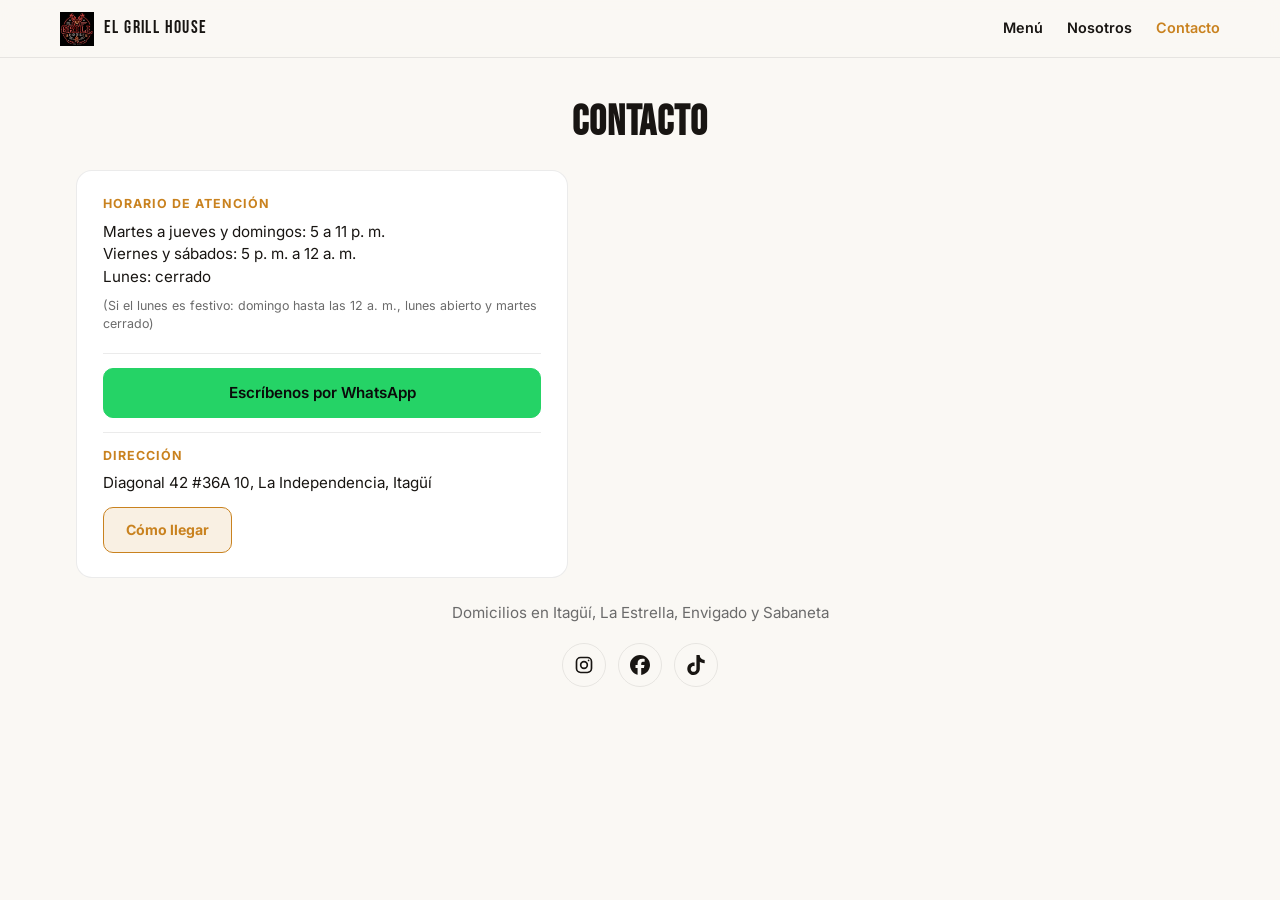
==== contacto/index.html @ a08e8072 "Texto de domicilios: se quita la palabra solo Co-Authored-By: Claude Opus 5.5 <noreply@anthropic.com" ====
<!DOCTYPE html>
<html lang="es">
<head>
<meta charset="UTF-8">
<meta name="viewport" content="width=device-width, initial-scale=1.0, viewport-fit=cover">
<base href="/">
<title>Contacto | El Grill House</title>
<meta name="description" content="Contacto, horarios y dirección de El Grill House en La Independencia, Itagüí. Escríbenos por WhatsApp.">
<link rel="canonical" href="https://www.elgrillhouse.com/contacto/">
<link rel="icon" href="assets/logo.png">
<link rel="preconnect" href="https://fonts.googleapis.com">
<link href="https://fonts.googleapis.com/css2?family=Bebas+Neue&family=Inter:wght@400;500;600;700&display=swap" rel="stylesheet">
<link rel="stylesheet" href="css/styles.css">
</head>
<body class="modo-web pagina-contacto">

<header class="topbar">
  <a href="/" class="topbar-home" aria-label="El Grill House, ir al inicio">
    <img src="assets/logo.png" alt="" class="topbar-logo">
    <span class="topbar-title">EL GRILL HOUSE</span>
  </a>
  <nav class="topbar-nav" aria-label="Principal">
    <a href="/#carta">Menú</a>
    <a href="/quienes-somos/">Nosotros</a>
    <a href="/contacto/" aria-current="page">Contacto</a>
  </nav>
</header>

<main>
<section class="visitanos" id="visitanos">
  <h1>Contacto</h1>
  <div class="visit-grid">
    <div class="visit-info">
      <div class="visit-bloque">
        <h3>Horario de atención</h3>
        <p class="horarios-linea">Martes a jueves y domingos: 5 a 11&nbsp;p.&nbsp;m.<br>Viernes y sábados: 5&nbsp;p.&nbsp;m. a 12&nbsp;a.&nbsp;m.<br>Lunes: cerrado</p>
        <p class="horarios-festivo">(Si el lunes es festivo: domingo hasta las&nbsp;12&nbsp;a.&nbsp;m., lunes abierto y martes cerrado)</p>
      </div>
      <div class="visit-bloque">
        <a class="visit-btn visit-btn-wa visit-btn-full" id="wa-info" href="https://wa.me/573113195427" target="_blank" rel="noopener">Escríbenos por WhatsApp</a>
      </div>
      <div class="visit-bloque">
        <h3>Dirección</h3>
        <p>Diagonal 42 #36A 10, La Independencia, Itagüí</p>
        <a class="visit-btn visit-btn-ruta" href="https://www.google.com.co/maps/place/El+Grill+House/@6.16637,-75.616084,17z/data=!4m15!1m8!3m7!1s0x8e46833b61020721:0xf4124dfbcc72fc1e!2sEl+Grill+House!8m2!3d6.1664612!4d-75.6171581!10e5!16s%2Fg%2F11zxzwys0v!3m5!1s0x8e46833b61020721:0xf4124dfbcc72fc1e!8m2!3d6.1664612!4d-75.6171581!16s%2Fg%2F11zxzwys0v?entry=ttu&g_ep=EgoyMDI2MTAyMC4wIKXMDSoASAFQAw%3D%3D" target="_blank" rel="noopener">Cómo llegar</a>
      </div>
    </div>
    <div class="visit-mapa">
      <iframe title="Mapa de El Grill House" loading="lazy" referrerpolicy="no-referrer-when-downgrade"
        src="https://www.google.com/maps?q=6.1664612,-75.6171581&amp;z=17&amp;output=embed"></iframe>
    </div>
    <p class="visit-domicilios">Domicilios en Itagüí, La Estrella, Envigado y Sabaneta</p>
    <div class="redes redes-centro">
      <a class="red-btn" href="https://www.instagram.com/elgrillhouse/" target="_blank" rel="noopener" aria-label="Instagram"><svg viewBox="0 0 24 24" width="20" height="20" fill="none" stroke="currentColor" stroke-width="2" stroke-linecap="round" stroke-linejoin="round" aria-hidden="true"><rect x="3" y="3" width="18" height="18" rx="5"/><circle cx="12" cy="12" r="4"/><circle cx="17.5" cy="6.5" r="1" fill="currentColor" stroke="none"/></svg></a>
      <span class="red-btn" role="img" aria-label="Facebook"><svg viewBox="0 0 24 24" width="20" height="20" fill="currentColor" aria-hidden="true"><path d="M9.101 23.691v-7.98H6.627v-3.667h2.474v-1.58c0-4.085 1.848-5.978 5.858-5.978.401 0 .955.042 1.468.103a8.68 8.68 0 0 1 1.141.195v3.325a8.623 8.623 0 0 0-.653-.036 26.805 26.805 0 0 0-.733-.009c-.707 0-1.259.096-1.675.309a1.686 1.686 0 0 0-.679.622c-.258.42-.374.995-.374 1.752v1.297h3.919l-.386 2.103-.287 1.564h-3.246v8.245C19.396 23.238 24 18.179 24 12.044c0-6.627-5.373-12-12-12s-12 5.373-12 12c0 5.628 3.874 10.35 9.101 11.647Z"/></svg></span>
      <a class="red-btn" href="https://www.tiktok.com/@el.grill.house" target="_blank" rel="noopener" aria-label="TikTok"><svg viewBox="0 0 24 24" width="20" height="20" fill="currentColor" aria-hidden="true"><path d="M12.525.02c1.31-.02 2.61-.01 3.91-.02.08 1.53.63 3.09 1.75 4.17 1.12 1.11 2.7 1.62 4.24 1.79v4.03c-1.44-.05-2.89-.35-4.2-.97-.57-.26-1.1-.59-1.62-.93-.01 2.92.01 5.84-.02 8.75-.08 1.4-.54 2.79-1.35 3.94-1.31 1.92-3.58 3.17-5.91 3.21-1.43.08-2.86-.31-4.08-1.03-2.02-1.19-3.44-3.37-3.65-5.71-.02-.5-.03-1-.01-1.49.18-1.9 1.12-3.72 2.58-4.96 1.66-1.44 3.98-2.13 6.15-1.72.02 1.48-.04 2.96-.04 4.44-.99-.32-2.15-.23-3.02.37-.63.41-1.11 1.04-1.36 1.75-.21.51-.15 1.07-.14 1.61.24 1.64 1.82 3.02 3.5 2.87 1.12-.01 2.19-.66 2.77-1.61.19-.33.4-.67.41-1.06.1-1.79.06-3.57.07-5.36.01-4.03-.01-8.05.02-12.07z"/></svg></a>
    </div>
  </div>
</section>
</main>

<script>
(function(){var w=document.getElementById("wa-info");
if(w){var f=function(){var h=new Date().getHours(),g=h>=5&&h<12?"buenos días":h>=12&&h<18?"buenas tardes":"buenas noches";
w.href="https://wa.me/573113195427?text="+encodeURIComponent("Hola, "+g+". ¿Me podrían dar más información, por favor?");};
f();w.addEventListener("click",f);w.addEventListener("touchstart",f,{passive:true});}})();
</script>

</body>
</html>
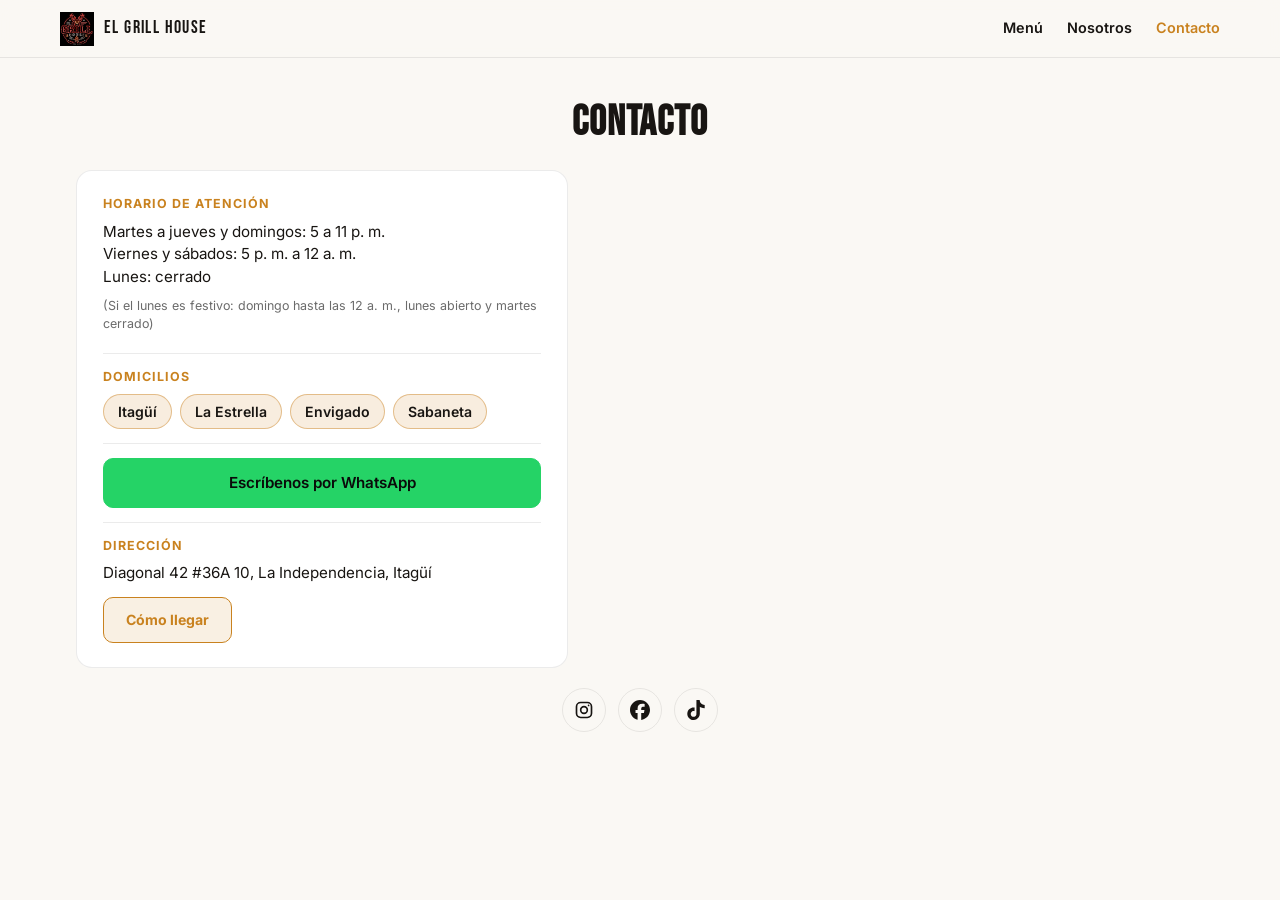
==== commit f11a1536: "Contacto: bloque Domicilios con municipios resaltados Co-Authored-By: Claude Opus 5.5 <noreply@anthr" ====
--- a/contacto/index.html
+++ b/contacto/index.html
@@ -37,6 +37,12 @@
         <p class="horarios-festivo">(Si el lunes es festivo: domingo hasta las&nbsp;12&nbsp;a.&nbsp;m., lunes abierto y martes cerrado)</p>
       </div>
       <div class="visit-bloque">
+        <h3>Domicilios</h3>
+        <ul class="zonas-domicilio">
+          <li>Itagüí</li><li>La Estrella</li><li>Envigado</li><li>Sabaneta</li>
+        </ul>
+      </div>
+      <div class="visit-bloque">
         <a class="visit-btn visit-btn-wa visit-btn-full" id="wa-info" href="https://wa.me/573113195427" target="_blank" rel="noopener">Escríbenos por WhatsApp</a>
       </div>
       <div class="visit-bloque">
@@ -49,7 +55,6 @@
       <iframe title="Mapa de El Grill House" loading="lazy" referrerpolicy="no-referrer-when-downgrade"
         src="https://www.google.com/maps?q=6.1664612,-75.6171581&amp;z=17&amp;output=embed"></iframe>
     </div>
-    <p class="visit-domicilios">Domicilios en Itagüí, La Estrella, Envigado y Sabaneta</p>
     <div class="redes redes-centro">
       <a class="red-btn" href="https://www.instagram.com/elgrillhouse/" target="_blank" rel="noopener" aria-label="Instagram"><svg viewBox="0 0 24 24" width="20" height="20" fill="none" stroke="currentColor" stroke-width="2" stroke-linecap="round" stroke-linejoin="round" aria-hidden="true"><rect x="3" y="3" width="18" height="18" rx="5"/><circle cx="12" cy="12" r="4"/><circle cx="17.5" cy="6.5" r="1" fill="currentColor" stroke="none"/></svg></a>
       <span class="red-btn" role="img" aria-label="Facebook"><svg viewBox="0 0 24 24" width="20" height="20" fill="currentColor" aria-hidden="true"><path d="M9.101 23.691v-7.98H6.627v-3.667h2.474v-1.58c0-4.085 1.848-5.978 5.858-5.978.401 0 .955.042 1.468.103a8.68 8.68 0 0 1 1.141.195v3.325a8.623 8.623 0 0 0-.653-.036 26.805 26.805 0 0 0-.733-.009c-.707 0-1.259.096-1.675.309a1.686 1.686 0 0 0-.679.622c-.258.42-.374.995-.374 1.752v1.297h3.919l-.386 2.103-.287 1.564h-3.246v8.245C19.396 23.238 24 18.179 24 12.044c0-6.627-5.373-12-12-12s-12 5.373-12 12c0 5.628 3.874 10.35 9.101 11.647Z"/></svg></span>
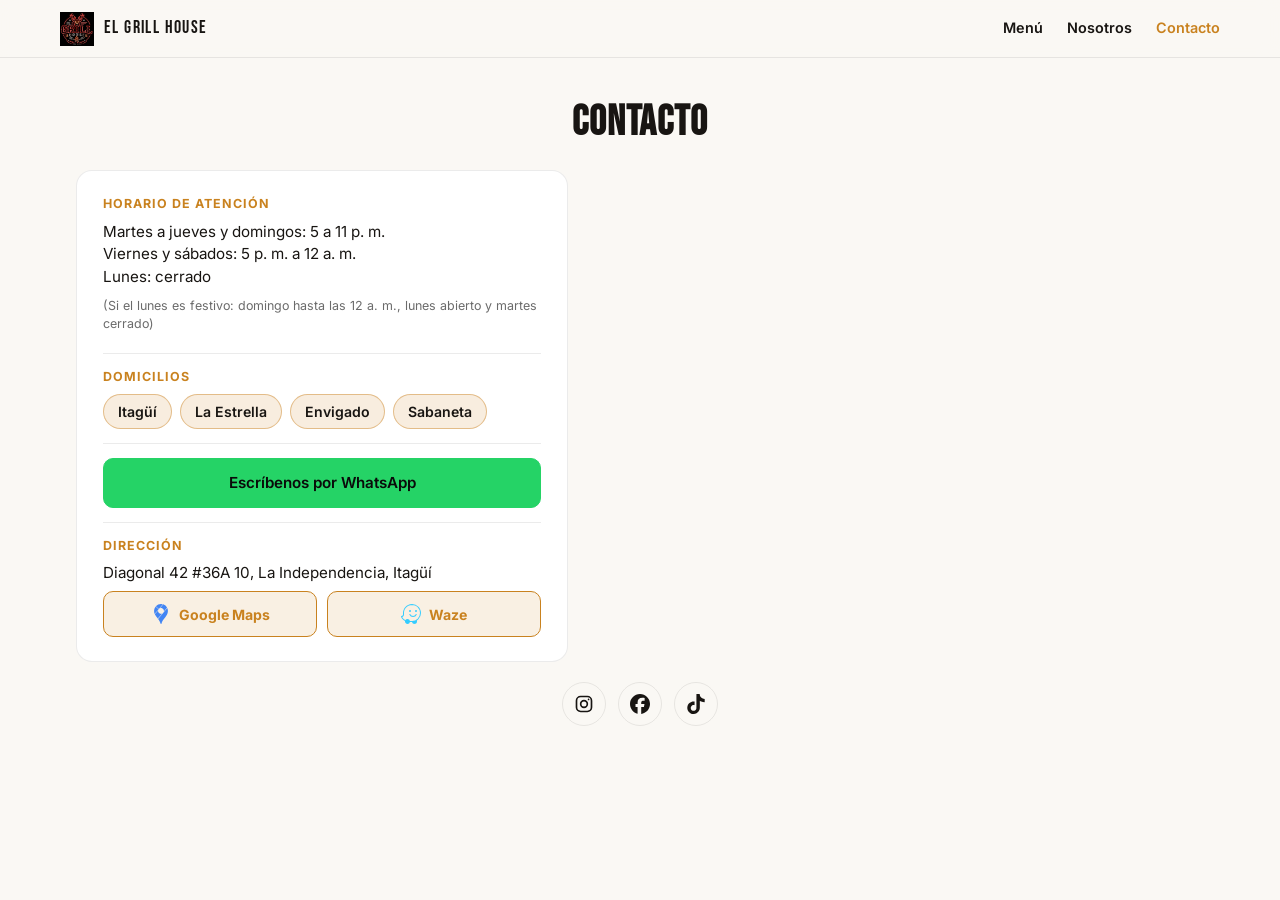
==== commit 9763a685: "Contacto: botones de Google Maps y Waze Co-Authored-By: Claude Opus 5.5 <noreply@anthropic.com>  Cla" ====
--- a/contacto/index.html
+++ b/contacto/index.html
@@ -48,7 +48,10 @@
       <div class="visit-bloque">
         <h3>Dirección</h3>
         <p>Diagonal 42 #36A 10, La Independencia, Itagüí</p>
-        <a class="visit-btn visit-btn-ruta" href="https://www.google.com.co/maps/place/El+Grill+House/@6.16637,-75.616084,17z/data=!4m15!1m8!3m7!1s0x8e46833b61020721:0xf4124dfbcc72fc1e!2sEl+Grill+House!8m2!3d6.1664612!4d-75.6171581!10e5!16s%2Fg%2F11zxzwys0v!3m5!1s0x8e46833b61020721:0xf4124dfbcc72fc1e!8m2!3d6.1664612!4d-75.6171581!16s%2Fg%2F11zxzwys0v?entry=ttu&g_ep=EgoyMDI2MTAyMC4wIKXMDSoASAFQAw%3D%3D" target="_blank" rel="noopener">Cómo llegar</a>
+        <div class="ruta-botones">
+          <a class="visit-btn visit-btn-ruta" href="https://www.google.com.co/maps/place/El+Grill+House/@6.16637,-75.616084,17z/data=!4m15!1m8!3m7!1s0x8e46833b61020721:0xf4124dfbcc72fc1e!2sEl+Grill+House!8m2!3d6.1664612!4d-75.6171581!10e5!16s%2Fg%2F11zxzwys0v!3m5!1s0x8e46833b61020721:0xf4124dfbcc72fc1e!8m2!3d6.1664612!4d-75.6171581!16s%2Fg%2F11zxzwys0v?entry=ttu&g_ep=EgoyMDI2MTAyMC4wIKXMDSoASAFQAw%3D%3D" target="_blank" rel="noopener"><svg viewBox="0 0 24 24" width="20" height="20" fill="#4285F4" aria-hidden="true"><path d="M19.527 4.799c1.212 2.608.937 5.678-.405 8.173-1.101 2.047-2.744 3.74-4.098 5.614-.619.858-1.244 1.75-1.669 2.727-.141.325-.263.658-.383.992-.121.333-.224.673-.34 1.008-.109.314-.236.684-.627.687h-.007c-.466-.001-.579-.53-.695-.887-.284-.874-.581-1.713-1.019-2.525-.51-.944-1.145-1.817-1.79-2.671L19.527 4.799zM8.545 7.705l-3.959 4.707c.724 1.54 1.821 2.863 2.871 4.18.247.31.494.622.737.936l4.984-5.925-.029.01c-1.741.601-3.691-.291-4.392-1.987a3.377 3.377 0 0 1-.209-.716c-.063-.437-.077-.761-.004-1.198l.001-.007zM5.492 3.149l-.003.004c-1.947 2.466-2.281 5.88-1.117 8.77l4.785-5.689-.058-.05-3.607-3.035zM14.661.436l-3.838 4.563a.295.295 0 0 1 .027-.01c1.6-.551 3.403.15 4.22 1.626.176.319.323.683.377 1.045.068.446.085.773.012 1.22l-.003.016 3.836-4.561A8.382 8.382 0 0 0 14.67.439l-.009-.003zM9.466 5.868L14.162.285l-.047-.012A8.31 8.31 0 0 0 11.986 0a8.439 8.439 0 0 0-6.169 2.766l-.016.018 3.665 3.084z"/></svg>Google Maps</a>
+          <a class="visit-btn visit-btn-ruta" href="https://waze.com/ul?ll=6.1664612,-75.6171581&amp;navigate=yes" target="_blank" rel="noopener"><svg viewBox="0 0 24 24" width="20" height="20" fill="#33CCFF" aria-hidden="true"><path d="M13.218 0C9.915 0 6.835 1.49 4.723 4.148c-1.515 1.913-2.31 4.272-2.31 6.706v1.739c0 .894-.62 1.738-1.862 1.813-.298.025-.547.224-.547.522-.05.82.82 2.31 2.012 3.502.82.844 1.788 1.515 2.832 2.036a3 3 0 0 0 2.955 3.528 2.966 2.966 0 0 0 2.931-2.385h2.509c.323 1.689 2.086 2.856 3.974 2.21 1.64-.546 2.36-2.409 1.763-3.924a12.84 12.84 0 0 0 1.838-1.465 10.73 10.73 0 0 0 3.18-7.65c0-2.882-1.118-5.589-3.155-7.625A10.899 10.899 0 0 0 13.218 0zm0 1.217c2.558 0 4.967.994 6.78 2.807a9.525 9.525 0 0 1 2.807 6.78A9.526 9.526 0 0 1 20 17.585a9.647 9.647 0 0 1-6.78 2.807h-2.46a3.008 3.008 0 0 0-2.93-2.41 3.03 3.03 0 0 0-2.534 1.367v.024a8.945 8.945 0 0 1-2.41-1.788c-.844-.844-1.316-1.614-1.515-2.11a2.858 2.858 0 0 0 1.441-.846 2.959 2.959 0 0 0 .795-2.036v-1.789c0-2.11.696-4.197 2.012-5.861 1.863-2.385 4.62-3.726 7.6-3.726zm-2.41 5.986a1.192 1.192 0 0 0-1.191 1.192 1.192 1.192 0 0 0 1.192 1.193A1.192 1.192 0 0 0 12 8.395a1.192 1.192 0 0 0-1.192-1.192zm7.204 0a1.192 1.192 0 0 0-1.192 1.192 1.192 1.192 0 0 0 1.192 1.193 1.192 1.192 0 0 0 1.192-1.193 1.192 1.192 0 0 0-1.192-1.192zm-7.377 4.769a.596.596 0 0 0-.546.845 4.813 4.813 0 0 0 4.346 2.757 4.77 4.77 0 0 0 4.347-2.757.596.596 0 0 0-.547-.845h-.025a.561.561 0 0 0-.521.348 3.59 3.59 0 0 1-3.254 2.061 3.591 3.591 0 0 1-3.254-2.061.64.64 0 0 0-.546-.348z"/></svg>Waze</a>
+        </div>
       </div>
     </div>
     <div class="visit-mapa">
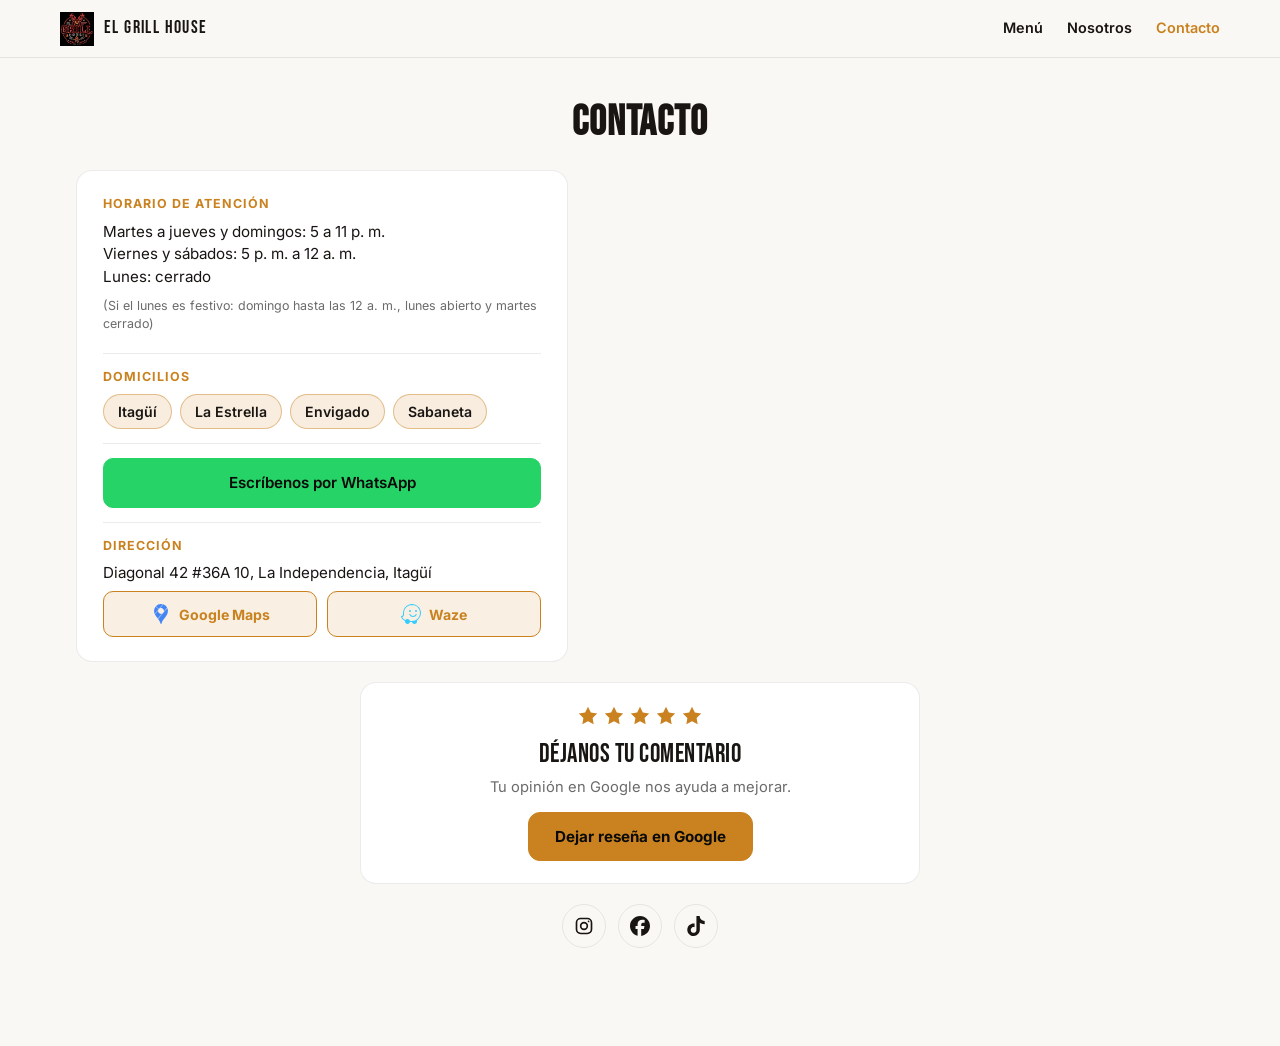
==== commit ef17f45c: "Contacto: invitación a dejar una reseña en Google Co-Authored-By: Claude Sonnet 5.5 <noreply@anthrop" ====
--- a/contacto/index.html
+++ b/contacto/index.html
@@ -50,7 +50,7 @@
         <p>Diagonal 42 #36A 10, La Independencia, Itagüí</p>
         <div class="ruta-botones">
           <a class="visit-btn visit-btn-ruta" href="https://www.google.com.co/maps/place/El+Grill+House/@6.16637,-75.616084,17z/data=!4m15!1m8!3m7!1s0x8e46833b61020721:0xf4124dfbcc72fc1e!2sEl+Grill+House!8m2!3d6.1664612!4d-75.6171581!10e5!16s%2Fg%2F11zxzwys0v!3m5!1s0x8e46833b61020721:0xf4124dfbcc72fc1e!8m2!3d6.1664612!4d-75.6171581!16s%2Fg%2F11zxzwys0v?entry=ttu&g_ep=EgoyMDI2MTAyMC4wIKXMDSoASAFQAw%3D%3D" target="_blank" rel="noopener"><svg viewBox="0 0 24 24" width="20" height="20" fill="#4285F4" aria-hidden="true"><path d="M19.527 4.799c1.212 2.608.937 5.678-.405 8.173-1.101 2.047-2.744 3.74-4.098 5.614-.619.858-1.244 1.75-1.669 2.727-.141.325-.263.658-.383.992-.121.333-.224.673-.34 1.008-.109.314-.236.684-.627.687h-.007c-.466-.001-.579-.53-.695-.887-.284-.874-.581-1.713-1.019-2.525-.51-.944-1.145-1.817-1.79-2.671L19.527 4.799zM8.545 7.705l-3.959 4.707c.724 1.54 1.821 2.863 2.871 4.18.247.31.494.622.737.936l4.984-5.925-.029.01c-1.741.601-3.691-.291-4.392-1.987a3.377 3.377 0 0 1-.209-.716c-.063-.437-.077-.761-.004-1.198l.001-.007zM5.492 3.149l-.003.004c-1.947 2.466-2.281 5.88-1.117 8.77l4.785-5.689-.058-.05-3.607-3.035zM14.661.436l-3.838 4.563a.295.295 0 0 1 .027-.01c1.6-.551 3.403.15 4.22 1.626.176.319.323.683.377 1.045.068.446.085.773.012 1.22l-.003.016 3.836-4.561A8.382 8.382 0 0 0 14.67.439l-.009-.003zM9.466 5.868L14.162.285l-.047-.012A8.31 8.31 0 0 0 11.986 0a8.439 8.439 0 0 0-6.169 2.766l-.016.018 3.665 3.084z"/></svg>Google Maps</a>
-          <a class="visit-btn visit-btn-ruta" href="https://waze.com/ul?ll=6.1664612,-75.6171581&amp;navigate=yes" target="_blank" rel="noopener"><svg viewBox="0 0 24 24" width="20" height="20" fill="#33CCFF" aria-hidden="true"><path d="M13.218 0C9.915 0 6.835 1.49 4.723 4.148c-1.515 1.913-2.31 4.272-2.31 6.706v1.739c0 .894-.62 1.738-1.862 1.813-.298.025-.547.224-.547.522-.05.82.82 2.31 2.012 3.502.82.844 1.788 1.515 2.832 2.036a3 3 0 0 0 2.955 3.528 2.966 2.966 0 0 0 2.931-2.385h2.509c.323 1.689 2.086 2.856 3.974 2.21 1.64-.546 2.36-2.409 1.763-3.924a12.84 12.84 0 0 0 1.838-1.465 10.73 10.73 0 0 0 3.18-7.65c0-2.882-1.118-5.589-3.155-7.625A10.899 10.899 0 0 0 13.218 0zm0 1.217c2.558 0 4.967.994 6.78 2.807a9.525 9.525 0 0 1 2.807 6.78A9.526 9.526 0 0 1 20 17.585a9.647 9.647 0 0 1-6.78 2.807h-2.46a3.008 3.008 0 0 0-2.93-2.41 3.03 3.03 0 0 0-2.534 1.367v.024a8.945 8.945 0 0 1-2.41-1.788c-.844-.844-1.316-1.614-1.515-2.11a2.858 2.858 0 0 0 1.441-.846 2.959 2.959 0 0 0 .795-2.036v-1.789c0-2.11.696-4.197 2.012-5.861 1.863-2.385 4.62-3.726 7.6-3.726zm-2.41 5.986a1.192 1.192 0 0 0-1.191 1.192 1.192 1.192 0 0 0 1.192 1.193A1.192 1.192 0 0 0 12 8.395a1.192 1.192 0 0 0-1.192-1.192zm7.204 0a1.192 1.192 0 0 0-1.192 1.192 1.192 1.192 0 0 0 1.192 1.193 1.192 1.192 0 0 0 1.192-1.193 1.192 1.192 0 0 0-1.192-1.192zm-7.377 4.769a.596.596 0 0 0-.546.845 4.813 4.813 0 0 0 4.346 2.757 4.77 4.77 0 0 0 4.347-2.757.596.596 0 0 0-.547-.845h-.025a.561.561 0 0 0-.521.348 3.59 3.59 0 0 1-3.254 2.061 3.591 3.591 0 0 1-3.254-2.061.64.64 0 0 0-.546-.348z"/></svg>Waze</a>
+          <a class="visit-btn visit-btn-ruta" href="https://waze.com/ul/hd345p69fk" target="_blank" rel="noopener"><svg viewBox="0 0 24 24" width="20" height="20" fill="#33CCFF" aria-hidden="true"><path d="M13.218 0C9.915 0 6.835 1.49 4.723 4.148c-1.515 1.913-2.31 4.272-2.31 6.706v1.739c0 .894-.62 1.738-1.862 1.813-.298.025-.547.224-.547.522-.05.82.82 2.31 2.012 3.502.82.844 1.788 1.515 2.832 2.036a3 3 0 0 0 2.955 3.528 2.966 2.966 0 0 0 2.931-2.385h2.509c.323 1.689 2.086 2.856 3.974 2.21 1.64-.546 2.36-2.409 1.763-3.924a12.84 12.84 0 0 0 1.838-1.465 10.73 10.73 0 0 0 3.18-7.65c0-2.882-1.118-5.589-3.155-7.625A10.899 10.899 0 0 0 13.218 0zm0 1.217c2.558 0 4.967.994 6.78 2.807a9.525 9.525 0 0 1 2.807 6.78A9.526 9.526 0 0 1 20 17.585a9.647 9.647 0 0 1-6.78 2.807h-2.46a3.008 3.008 0 0 0-2.93-2.41 3.03 3.03 0 0 0-2.534 1.367v.024a8.945 8.945 0 0 1-2.41-1.788c-.844-.844-1.316-1.614-1.515-2.11a2.858 2.858 0 0 0 1.441-.846 2.959 2.959 0 0 0 .795-2.036v-1.789c0-2.11.696-4.197 2.012-5.861 1.863-2.385 4.62-3.726 7.6-3.726zm-2.41 5.986a1.192 1.192 0 0 0-1.191 1.192 1.192 1.192 0 0 0 1.192 1.193A1.192 1.192 0 0 0 12 8.395a1.192 1.192 0 0 0-1.192-1.192zm7.204 0a1.192 1.192 0 0 0-1.192 1.192 1.192 1.192 0 0 0 1.192 1.193 1.192 1.192 0 0 0 1.192-1.193 1.192 1.192 0 0 0-1.192-1.192zm-7.377 4.769a.596.596 0 0 0-.546.845 4.813 4.813 0 0 0 4.346 2.757 4.77 4.77 0 0 0 4.347-2.757.596.596 0 0 0-.547-.845h-.025a.561.561 0 0 0-.521.348 3.59 3.59 0 0 1-3.254 2.061 3.591 3.591 0 0 1-3.254-2.061.64.64 0 0 0-.546-.348z"/></svg>Waze</a>
         </div>
       </div>
     </div>
@@ -58,9 +58,15 @@
       <iframe title="Mapa de El Grill House" loading="lazy" referrerpolicy="no-referrer-when-downgrade"
         src="https://www.google.com/maps?q=6.1664612,-75.6171581&amp;z=17&amp;output=embed"></iframe>
     </div>
+    <div class="resena">
+      <div class="resena-estrellas" aria-hidden="true"><svg viewBox="0 0 24 24" width="22" height="22" aria-hidden="true"><path d="M12 2l3.09 6.26L22 9.27l-5 4.87 1.18 6.88L12 17.77l-6.18 3.25L7 14.14 2 9.27l6.91-1.01L12 2z"/></svg><svg viewBox="0 0 24 24" width="22" height="22" aria-hidden="true"><path d="M12 2l3.09 6.26L22 9.27l-5 4.87 1.18 6.88L12 17.77l-6.18 3.25L7 14.14 2 9.27l6.91-1.01L12 2z"/></svg><svg viewBox="0 0 24 24" width="22" height="22" aria-hidden="true"><path d="M12 2l3.09 6.26L22 9.27l-5 4.87 1.18 6.88L12 17.77l-6.18 3.25L7 14.14 2 9.27l6.91-1.01L12 2z"/></svg><svg viewBox="0 0 24 24" width="22" height="22" aria-hidden="true"><path d="M12 2l3.09 6.26L22 9.27l-5 4.87 1.18 6.88L12 17.77l-6.18 3.25L7 14.14 2 9.27l6.91-1.01L12 2z"/></svg><svg viewBox="0 0 24 24" width="22" height="22" aria-hidden="true"><path d="M12 2l3.09 6.26L22 9.27l-5 4.87 1.18 6.88L12 17.77l-6.18 3.25L7 14.14 2 9.27l6.91-1.01L12 2z"/></svg></div>
+      <h2>Déjanos tu comentario</h2>
+      <p>Tu opinión en Google nos ayuda a mejorar.</p>
+      <a class="resena-btn" href="https://g.page/r/CR78csz7TRL0EAI/review" target="_blank" rel="noopener">Dejar reseña en Google</a>
+    </div>
     <div class="redes redes-centro">
       <a class="red-btn" href="https://www.instagram.com/elgrillhouse/" target="_blank" rel="noopener" aria-label="Instagram"><svg viewBox="0 0 24 24" width="20" height="20" fill="none" stroke="currentColor" stroke-width="2" stroke-linecap="round" stroke-linejoin="round" aria-hidden="true"><rect x="3" y="3" width="18" height="18" rx="5"/><circle cx="12" cy="12" r="4"/><circle cx="17.5" cy="6.5" r="1" fill="currentColor" stroke="none"/></svg></a>
-      <span class="red-btn" role="img" aria-label="Facebook"><svg viewBox="0 0 24 24" width="20" height="20" fill="currentColor" aria-hidden="true"><path d="M9.101 23.691v-7.98H6.627v-3.667h2.474v-1.58c0-4.085 1.848-5.978 5.858-5.978.401 0 .955.042 1.468.103a8.68 8.68 0 0 1 1.141.195v3.325a8.623 8.623 0 0 0-.653-.036 26.805 26.805 0 0 0-.733-.009c-.707 0-1.259.096-1.675.309a1.686 1.686 0 0 0-.679.622c-.258.42-.374.995-.374 1.752v1.297h3.919l-.386 2.103-.287 1.564h-3.246v8.245C19.396 23.238 24 18.179 24 12.044c0-6.627-5.373-12-12-12s-12 5.373-12 12c0 5.628 3.874 10.35 9.101 11.647Z"/></svg></span>
+      <a class="red-btn" href="https://www.facebook.com/somoselgrillhouse" target="_blank" rel="noopener" aria-label="Facebook"><svg viewBox="0 0 24 24" width="20" height="20" fill="currentColor" aria-hidden="true"><path d="M9.101 23.691v-7.98H6.627v-3.667h2.474v-1.58c0-4.085 1.848-5.978 5.858-5.978.401 0 .955.042 1.468.103a8.68 8.68 0 0 1 1.141.195v3.325a8.623 8.623 0 0 0-.653-.036 26.805 26.805 0 0 0-.733-.009c-.707 0-1.259.096-1.675.309a1.686 1.686 0 0 0-.679.622c-.258.42-.374.995-.374 1.752v1.297h3.919l-.386 2.103-.287 1.564h-3.246v8.245C19.396 23.238 24 18.179 24 12.044c0-6.627-5.373-12-12-12s-12 5.373-12 12c0 5.628 3.874 10.35 9.101 11.647Z"/></svg></a>
       <a class="red-btn" href="https://www.tiktok.com/@el.grill.house" target="_blank" rel="noopener" aria-label="TikTok"><svg viewBox="0 0 24 24" width="20" height="20" fill="currentColor" aria-hidden="true"><path d="M12.525.02c1.31-.02 2.61-.01 3.91-.02.08 1.53.63 3.09 1.75 4.17 1.12 1.11 2.7 1.62 4.24 1.79v4.03c-1.44-.05-2.89-.35-4.2-.97-.57-.26-1.1-.59-1.62-.93-.01 2.92.01 5.84-.02 8.75-.08 1.4-.54 2.79-1.35 3.94-1.31 1.92-3.58 3.17-5.91 3.21-1.43.08-2.86-.31-4.08-1.03-2.02-1.19-3.44-3.37-3.65-5.71-.02-.5-.03-1-.01-1.49.18-1.9 1.12-3.72 2.58-4.96 1.66-1.44 3.98-2.13 6.15-1.72.02 1.48-.04 2.96-.04 4.44-.99-.32-2.15-.23-3.02.37-.63.41-1.11 1.04-1.36 1.75-.21.51-.15 1.07-.14 1.61.24 1.64 1.82 3.02 3.5 2.87 1.12-.01 2.19-.66 2.77-1.61.19-.33.4-.67.41-1.06.1-1.79.06-3.57.07-5.36.01-4.03-.01-8.05.02-12.07z"/></svg></a>
     </div>
   </div>
